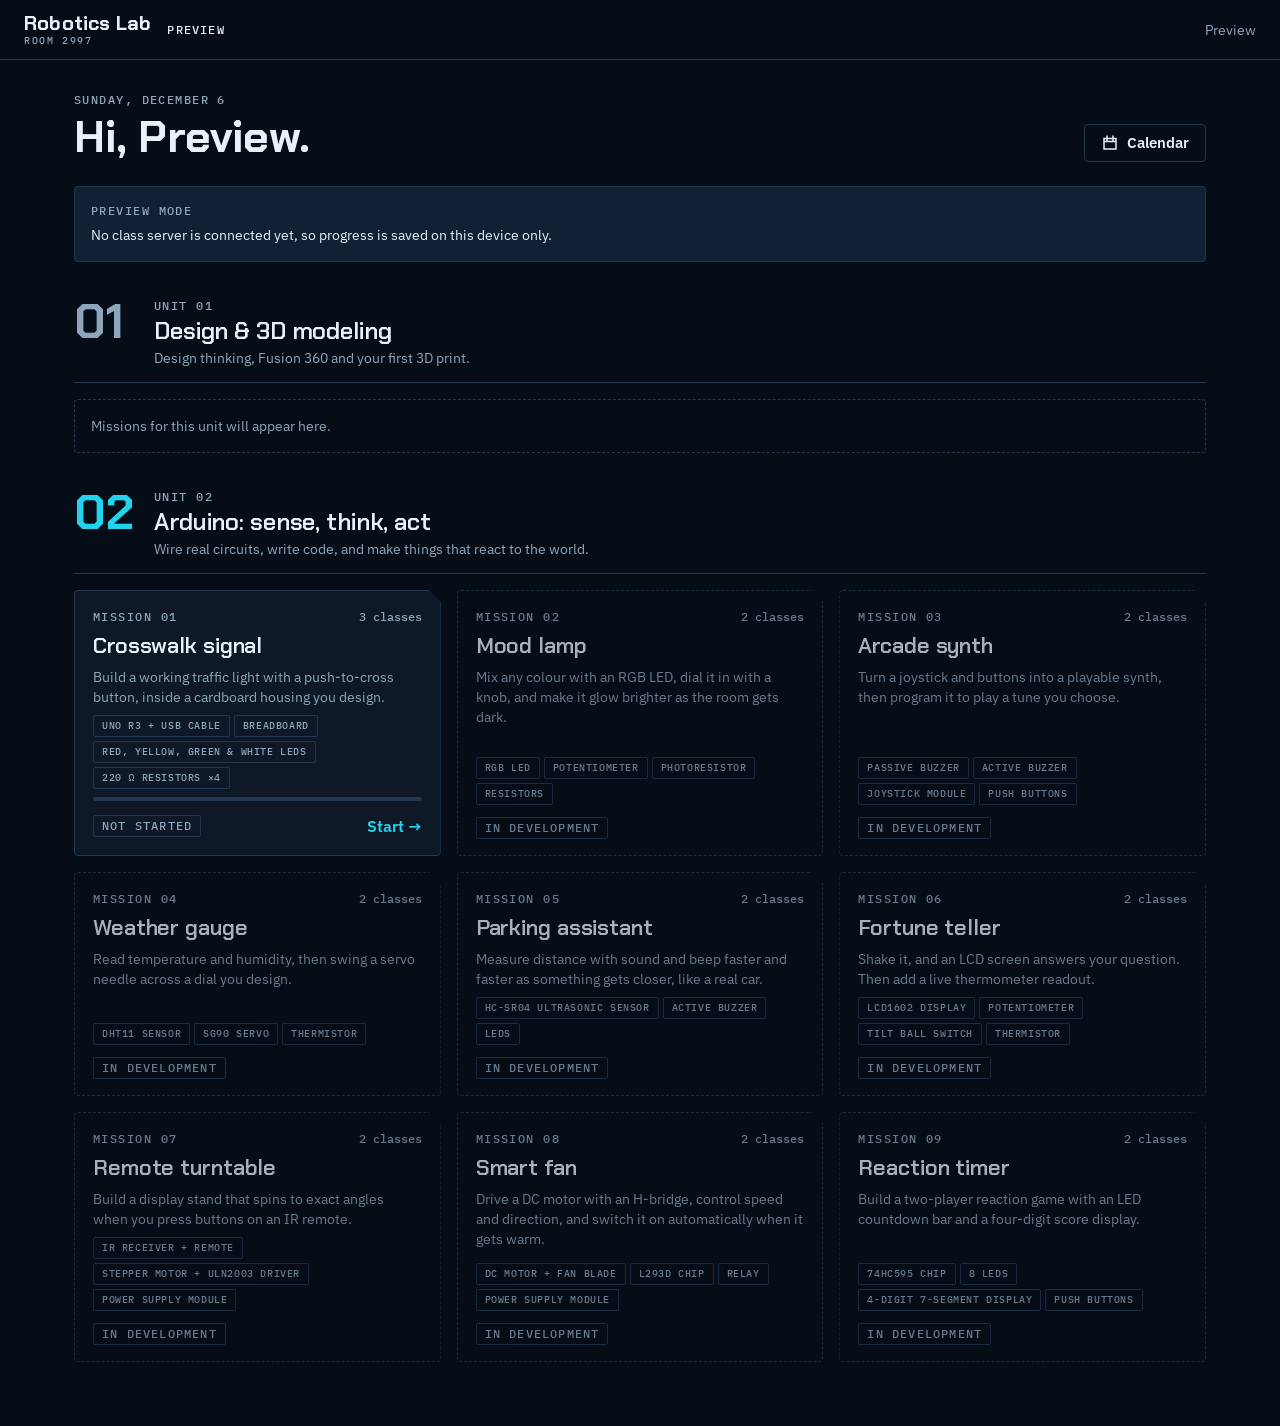
==== index.html @ 3db62263 "Robotics Lab site: student missions, teacher ledger, Apps Script backend, Mission 01 Co-Authored-By:" ====
<!doctype html>
<html lang="en">
<head>
<meta charset="utf-8">
<meta name="viewport" content="width=device-width, initial-scale=1">
<title>Robotics Lab</title>
<meta name="description" content="Mr. Cathcart's Robotics Lab: self-paced Arduino missions with build guides, explainers, a virtual UNO, and a place to hand in your work.">
<meta name="theme-color" content="#070d17">
<link rel="icon" href="data:image/svg+xml,%3Csvg xmlns='http://www.w3.org/2000/svg' viewBox='0 0 64 64'%3E%3Crect width='64' height='64' rx='8' fill='%23070d17'/%3E%3Cpath d='M0 0h52l12 12v52H0z' fill='%230e1826'/%3E%3Ctext x='32' y='42' font-family='monospace' font-weight='700' font-size='24' fill='%2322d3ee' text-anchor='middle'%3ERL%3C/text%3E%3C/svg%3E">
<link rel="preconnect" href="https://fonts.googleapis.com">
<link rel="preconnect" href="https://fonts.gstatic.com" crossorigin>
<link rel="stylesheet" href="https://fonts.googleapis.com/css2?family=Chakra+Petch:wght@500;600;700&family=IBM+Plex+Mono:wght@400;500;600&family=IBM+Plex+Sans:ital,wght@0,400;0,500;0,600;1,400&display=swap">
<link rel="stylesheet" href="assets/rl.css">
<link rel="stylesheet" href="assets/app.css">
<script src="js/ns.js"></script>
<script src="js/config.js"></script>
</head>
<body>
<header id="topbar" class="topbar"></header>
<main id="view" class="view"><div class="loading">LOADING…</div></main>
<script src="js/catalog.js"></script>
<script src="js/api.js"></script>
<script src="js/cal.js"></script>
<script src="js/kit/ui.js"></script>
<script src="js/kit/code.js"></script>
<script src="js/kit/board.js"></script>
<script src="js/kit/sim.js"></script>
<script src="js/missions/m01.js"></script>
<script src="js/app.js"></script>
</body>
</html>
---- assets/rl.css ----
/* Robotics Lab design system: tokens + base components (shared by the student site and the teacher dashboard). */
:root {
  --bg: #070d17; --panel: #0e1826; --panel-2: #122033; --grid: #22364f; --ink: #e6f1fa; --ink-muted: #8ea6bb;
  --cyan: #22d3ee; --cyan-soft: #0a2a36; --on-cyan: #04111a;
  --signal: #ff8a3d; --signal-soft: #3a1a08; --on-signal: #1a0a02;
  --go: #4ade80; --go-soft: #0b2a17; --focus: var(--cyan);
  --glow: 0 0 0 1px #22d3ee, 0 0 24px rgba(34, 211, 238, 0.35);
  --display: "Chakra Petch", "Eurostile", "Arial Narrow", system-ui, sans-serif;
  --sans: "IBM Plex Sans", system-ui, -apple-system, "Segoe UI", sans-serif;
  --mono: "IBM Plex Mono", ui-monospace, "SF Mono", Menlo, Consolas, monospace;
  --s1: 4px; --s2: 8px; --s4: 16px; --s6: 24px; --s10: 40px;
  --r-xs: 2px; --r-sm: 4px; --r-md: 8px;
  --cut: polygon(0 0, calc(100% - 12px) 0, 100% 12px, 100% 100%, 0 100%);
  color-scheme: dark;
}
* { box-sizing: border-box; }
html { -webkit-text-size-adjust: 100%; }
body { margin: 0; background: var(--bg); color: var(--ink); font: 400 16px/26px var(--sans); min-height: 100vh; }
a { color: var(--cyan); }
a:hover { text-decoration-thickness: 2px; }
:focus-visible { outline: 2px solid var(--focus); outline-offset: 2px; }
h1, h2, h3 { font-family: var(--display); margin: 0; letter-spacing: -0.005em; }
h1 { font-size: 36px; line-height: 42px; font-weight: 700; }
h2 { font-size: 24px; line-height: 30px; font-weight: 600; }
h3 { font-size: 18px; line-height: 24px; font-weight: 600; }
p { margin: 0 0 var(--s4); }
code, kbd, pre { font-family: var(--mono); }
code { font-size: 0.92em; background: var(--panel-2); border: 1px solid var(--grid); border-radius: var(--r-xs); padding: 0 4px; }
.lead { font-size: 19px; line-height: 30px; color: var(--ink); }
.small { font-size: 14px; line-height: 20px; }
.muted { color: var(--ink-muted); }
.label { font: 500 12px/16px var(--mono); letter-spacing: 0.12em; text-transform: uppercase; color: var(--ink-muted); }
.label.c { color: var(--cyan); }
.hide { display: none !important; }
.sr { position: absolute; width: 1px; height: 1px; overflow: hidden; clip: rect(0 0 0 0); white-space: nowrap; }

/* buttons */
.btn { display: inline-flex; align-items: center; justify-content: center; gap: var(--s2); min-height: 40px; padding: 8px 16px; border-radius: var(--r-sm);
  border: 1px solid var(--cyan); background: transparent; color: var(--cyan); font: 600 15px/20px var(--sans); cursor: pointer; text-decoration: none; white-space: nowrap; }
.btn:hover { background: var(--cyan-soft); }
.btn-primary { background: var(--cyan); color: var(--on-cyan); }
.btn-primary:hover { background: #5ee3f5; }
.btn-ghost { border-color: var(--grid); color: var(--ink); }
.btn-ghost:hover { border-color: var(--ink-muted); background: var(--panel-2); }
.btn-small { min-height: 32px; padding: 4px 12px; font-size: 14px; }
.btn-signal { border-color: var(--signal); color: var(--signal); }
.btn-signal:hover { background: var(--signal-soft); }
.btn:disabled, .btn[aria-disabled="true"] { opacity: 0.45; cursor: not-allowed; }
.btn svg { width: 18px; height: 18px; fill: none; stroke: currentColor; stroke-width: 2; stroke-linecap: square; }
.iconbtn { width: 40px; padding: 0; }

/* surfaces */
.panel { background: var(--panel); border: 1px solid var(--grid); border-radius: var(--r-sm); }
.cut { clip-path: var(--cut); }
.tag { display: inline-flex; align-items: center; gap: 6px; padding: 2px 8px; border-radius: var(--r-xs); font: 500 12px/16px var(--mono); letter-spacing: 0.1em; text-transform: uppercase;
  border: 1px solid var(--grid); color: var(--ink-muted); background: transparent; white-space: nowrap; }
.tag.c { color: var(--cyan); background: var(--cyan-soft); border-color: transparent; }
.tag.go { color: var(--go); background: var(--go-soft); border-color: transparent; }
.tag.sig { color: var(--signal); background: var(--signal-soft); border-color: transparent; }
.tag.solid-sig { color: var(--on-signal); background: var(--signal); border-color: transparent; }
.callout { border-radius: var(--r-sm); padding: var(--s4) var(--s4) var(--s4) var(--s4); margin: var(--s4) 0; background: var(--cyan-soft); }
.callout > .label { display: block; color: var(--cyan); margin-bottom: 6px; }
.callout p:last-child, .callout ul:last-child { margin-bottom: 0; }
.callout.safety { background: var(--signal-soft); }
.callout.safety > .label { display: inline-block; color: var(--on-signal); background: var(--signal); padding: 2px 8px; border-radius: var(--r-xs); }
.callout.plain { background: var(--panel-2); border: 1px solid var(--grid); }
.callout.plain > .label { color: var(--ink-muted); }
.blueprint { background-color: var(--bg); background-image: linear-gradient(var(--grid) 1px, transparent 1px), linear-gradient(90deg, var(--grid) 1px, transparent 1px);
  background-size: 64px 64px; background-position: -1px -1px; }
.blueprint-faint { position: relative; }
.blueprint-faint::before { content: ''; position: absolute; inset: 0; pointer-events: none; opacity: 0.35;
  background-image: linear-gradient(var(--grid) 1px, transparent 1px), linear-gradient(90deg, var(--grid) 1px, transparent 1px); background-size: 64px 64px; }
.brackets { position: relative; }
.brackets::before, .brackets::after { content: ''; position: absolute; width: 14px; height: 14px; border: 1px solid var(--cyan); pointer-events: none; }
.brackets::before { top: -6px; left: -6px; border-right: 0; border-bottom: 0; box-shadow: none; }
.brackets::after { bottom: -6px; right: -6px; border-left: 0; border-top: 0; }

/* inputs */
input[type=text], input[type=password], input[type=number], input[type=date], input[type=search], select, textarea {
  font: 400 16px/24px var(--sans); color: var(--ink); background: var(--bg); border: 1px solid var(--ink-muted); border-radius: var(--r-sm); padding: 8px 12px; min-height: 40px; }
input:focus, select:focus, textarea:focus { outline: 2px solid var(--focus); outline-offset: 1px; border-color: var(--cyan); }
textarea { width: 100%; resize: vertical; min-height: 96px; }
input[type=date]::-webkit-calendar-picker-indicator { filter: invert(0.8); }

/* top bar */
.topbar { position: sticky; top: 0; z-index: 30; display: flex; align-items: center; gap: var(--s4); padding: 10px 24px; background: rgba(7, 13, 23, 0.92);
  backdrop-filter: blur(8px); border-bottom: 1px solid var(--grid); min-height: 60px; }
.brand { display: flex; flex-direction: column; text-decoration: none; color: var(--ink); line-height: 1; }
.brand b { font: 700 20px/22px var(--display); letter-spacing: 0.01em; }
.brand span { font: 500 10px/14px var(--mono); letter-spacing: 0.16em; color: var(--ink-muted); text-transform: uppercase; }
.crumbs { display: flex; align-items: center; gap: 8px; min-width: 0; flex: 1; font: 500 12px/16px var(--mono); letter-spacing: 0.1em; text-transform: uppercase; color: var(--ink-muted); }
.crumbs a { color: var(--ink-muted); text-decoration: none; }
.crumbs a:hover { color: var(--cyan); }
.crumbs .sep { opacity: 0.5; }
.crumbs .cur { color: var(--ink); white-space: nowrap; overflow: hidden; text-overflow: ellipsis; }
.who { display: flex; align-items: center; gap: var(--s2); font-size: 14px; color: var(--ink-muted); }
.netdot { width: 8px; height: 8px; border-radius: 50%; background: var(--ink-muted); display: inline-block; }
.netdot.ok { background: var(--go); }
.netdot.bad { background: var(--signal); }

/* modal */
.modal { position: fixed; inset: 0; z-index: 60; background: rgba(2, 6, 12, 0.72); display: flex; align-items: center; justify-content: center; padding: 16px; }
.modal-box { background: var(--panel); border: 1px solid var(--grid); border-radius: var(--r-md); width: min(980px, 100%); max-height: calc(100vh - 32px); display: flex; flex-direction: column; overflow: hidden; }
.modal-h { display: flex; align-items: center; gap: var(--s4); padding: 16px 20px; border-bottom: 1px solid var(--grid); }
.modal-h h2 { flex: 1; }
.modal-b { padding: 16px 20px; overflow: auto; }

/* toast */
.toast { position: fixed; left: 50%; bottom: 24px; transform: translateX(-50%); z-index: 80; background: var(--panel-2); border: 1px solid var(--cyan); color: var(--ink); padding: 10px 16px;
  border-radius: var(--r-sm); font-size: 14px; box-shadow: 0 8px 30px rgba(0,0,0,0.5); max-width: calc(100vw - 32px); }
.toast.bad { border-color: var(--signal); }

/* calendar (shared) */
.calv { position: relative; border: 1px solid var(--grid); border-radius: var(--r-sm); background: var(--panel); display: flex; flex-direction: column; min-height: 0; }
.calv-h { display: flex; align-items: center; gap: var(--s4); padding: 10px 14px; border-bottom: 1px solid var(--grid); }
.calv-h .calv-month { font: 600 20px/24px var(--display); flex: 1; }
.calv-dow, .calv-week { display: grid; grid-template-columns: 0.42fr repeat(5, 1fr) 0.42fr; }
.calv-dow { border-bottom: 1px solid var(--grid); }
.calv-dow div { font: 500 11px/16px var(--mono); letter-spacing: 0.12em; color: var(--ink-muted); padding: 6px 8px; text-transform: uppercase; }
.calv-scroll { overflow-y: auto; flex: 1; min-height: 0; scroll-behavior: auto; }
.calv-week { border-bottom: 1px solid var(--grid); min-height: 92px; }
.calv-day { border-right: 1px solid var(--grid); padding: 4px 4px 6px; min-width: 0; position: relative; }
.calv-day:last-child { border-right: 0; }
.calv-day.we { background: rgba(142, 166, 187, 0.06); }
.calv-day.off { background: repeating-linear-gradient(-45deg, rgba(142,166,187,0.07) 0 6px, transparent 6px 12px); }
.calv-num { font: 500 12px/18px var(--mono); color: var(--ink-muted); display: flex; align-items: center; gap: 6px; padding: 0 2px; }
.calv-num .mo { color: var(--ink); font-weight: 600; letter-spacing: 0.08em; text-transform: uppercase; }
.calv-day.today .calv-num b { background: var(--cyan); color: var(--on-cyan); border-radius: var(--r-xs); padding: 0 5px; }
.calv-note { font: 500 10px/14px var(--mono); letter-spacing: 0.08em; text-transform: uppercase; color: var(--ink-muted); padding: 2px; }
.calv-chip { display: block; margin-top: 3px; padding: 3px 6px; font-size: 12px; line-height: 16px; color: var(--ink); text-decoration: none; background: color-mix(in srgb, var(--u, var(--cyan)) 16%, var(--panel));
  border-left: 3px solid var(--u, var(--cyan)); border-radius: var(--r-xs); overflow: hidden; }
.calv-chip b { display: block; font: 500 10px/14px var(--mono); letter-spacing: 0.08em; text-transform: uppercase; color: var(--u, var(--cyan)); white-space: nowrap; overflow: hidden; text-overflow: ellipsis; }
.calv-chip span { display: block; white-space: nowrap; overflow: hidden; text-overflow: ellipsis; }
.calv-chip.mid { border-left-style: dotted; }
.calv-chip.due { box-shadow: inset 0 0 0 1px var(--u, var(--cyan)); }
.calv-chip.due b::after { content: ' · due'; color: var(--signal); }
.calv-chip.ev { --u: var(--ink-muted); }
.calv-chip.ev.exam { --u: var(--signal); }
a.calv-chip:hover { background: color-mix(in srgb, var(--u, var(--cyan)) 28%, var(--panel)); }
.calv-day.flash { animation: calflash 1.4s ease 2; }
@keyframes calflash { 50% { background: var(--cyan-soft); } }
.calv-day.pick { cursor: pointer; }
.calv-day.pick:hover { outline: 1px solid var(--cyan); outline-offset: -1px; }
@media (max-width: 640px) {
  .calv-week { min-height: 74px; }
  .calv-chip span { display: none; }
  .calv-chip { padding: 2px 4px; }
}
@media (prefers-reduced-motion: reduce) { *, *::before, *::after { animation-duration: 0.01ms !important; transition-duration: 0.01ms !important; } }
---- assets/app.css ----
/* Student site layout */
.view { min-height: calc(100vh - 60px); }
.loading { padding: 40px; color: var(--ink-muted); font-family: var(--mono); }

/* sign-in */
.signin-wrap { min-height: calc(100vh - 60px); display: flex; align-items: center; justify-content: center; padding: 24px 16px; }
.signin-box { width: min(440px, 100%); padding: 28px 28px 24px; }
.signin-box.wide { width: min(720px, 100%); }
.signin-box h1 { margin: 6px 0 8px; }
.signin-form .row { display: flex; gap: 8px; margin: 6px 0 12px; }
.signin-form .row input { flex: 1; min-width: 0; font-size: 18px; }
.signin-form .label { display: block; margin-top: 8px; }
.err { color: var(--signal); min-height: 20px; margin: 0; }
.name-list { display: grid; grid-template-columns: repeat(auto-fill, minmax(180px, 1fr)); gap: 8px; margin: 16px 0; }
.name-btn { display: flex; align-items: center; justify-content: space-between; gap: 8px; text-align: left; padding: 10px 12px; background: var(--bg); border: 1px solid var(--grid);
  border-radius: var(--r-sm); color: var(--ink); font: 500 15px/20px var(--sans); cursor: pointer; min-height: 44px; }
.name-btn:hover { border-color: var(--cyan); background: var(--cyan-soft); }

/* home */
.home-wrap { max-width: 1180px; margin: 0 auto; padding: 32px 24px 64px; }
.home-head { display: flex; align-items: flex-end; justify-content: space-between; gap: 16px; flex-wrap: wrap; margin-bottom: 24px; }
.hh-left h1 { font-size: 44px; line-height: 50px; margin-top: 4px; }
.hh-right { display: flex; align-items: stretch; gap: 8px; flex-wrap: wrap; }
.due-chip { display: grid; grid-template-columns: auto; text-align: left; gap: 2px; padding: 8px 14px; background: var(--panel); border: 1px solid var(--grid); border-radius: var(--r-sm); color: var(--ink); cursor: pointer; font: inherit; }
.due-chip b { font: 600 15px/20px var(--sans); }
.due-chip .dc-when { font-size: 13px; line-height: 18px; color: var(--ink-muted); }
.due-chip .dc-when:empty { display: none; }
.due-chip:hover { border-color: var(--cyan); }
.due-chip.soon { background: var(--signal-soft); border-color: var(--signal); }
.due-chip.soon .label { color: var(--signal); }
.cal-btn { min-height: 100%; }
.today-strip { display: flex; align-items: center; gap: 16px; padding: 12px 16px; margin: 0 0 28px; background: var(--cyan-soft); border-radius: var(--r-sm); color: var(--ink); text-decoration: none; }
.today-strip .ts-go { margin-left: auto; color: var(--cyan); font-weight: 600; white-space: nowrap; }
.today-strip:hover { box-shadow: var(--glow); }
.unit { margin-top: 36px; }
.unit-h { display: flex; gap: 16px; align-items: flex-start; padding-bottom: 14px; border-bottom: 1px solid var(--grid); margin-bottom: 16px; }
.unit-n { font: 700 48px/48px var(--display); color: var(--u); min-width: 64px; }
.unit-t h2 { margin: 2px 0 2px; }
.unit-t p { margin: 0; }
.unit-soon { padding: 16px; border: 1px dashed var(--grid); border-radius: var(--r-sm); }
.mission-grid { display: grid; grid-template-columns: repeat(auto-fill, minmax(300px, 1fr)); gap: 16px; }
.mcard { display: flex; flex-direction: column; gap: 8px; padding: 18px 18px 16px; background: var(--panel); border: 1px solid var(--grid); border-radius: var(--r-sm); color: var(--ink); text-decoration: none; clip-path: var(--cut); position: relative; }
.mcard h3 { font: 600 22px/26px var(--display); }
.mcard p { margin: 0; color: var(--ink-muted); flex: 1; }
.mcard.ready:hover { box-shadow: var(--glow); border-color: var(--cyan); }
.mcard.active { border-color: var(--cyan); }
.mcard.planned { opacity: 0.72; background: transparent; border-style: dashed; }
.mc-top { display: flex; justify-content: space-between; gap: 8px; align-items: baseline; }
.mc-dates { font: 500 12px/16px var(--mono); color: var(--ink-muted); }
.mc-parts { display: flex; flex-wrap: wrap; gap: 4px; }
.mc-parts .tag { font-size: 10px; letter-spacing: 0.06em; }
.mc-bar { height: 4px; background: var(--grid); border-radius: 2px; overflow: hidden; }
.mc-bar i { display: block; height: 100%; background: var(--cyan); }
.mc-foot { display: flex; justify-content: space-between; align-items: center; margin-top: 4px; }
.mc-go { color: var(--cyan); font-weight: 600; }
.cal-modal { width: min(1100px, 100%); height: min(860px, calc(100vh - 32px)); }
.cal-b { display: flex; flex-direction: column; gap: 10px; flex: 1; min-height: 0; overflow: hidden; }
.cal-b .calv { flex: 1; min-height: 0; }
.cal-b > p { margin: 0; }

/* mission frame */
.ms-wrap { display: grid; grid-template-columns: 300px minmax(0, 1fr); min-height: calc(100vh - 60px); }
.ms-toggle { display: none; }
.ms-side { border-right: 1px solid var(--grid); background: var(--panel); position: sticky; top: 60px; height: calc(100vh - 60px); overflow-y: auto; padding: 20px 0 24px; }
.ms-side-h { padding: 0 20px 16px; border-bottom: 1px solid var(--grid); }
.ms-side-h h2 { margin: 4px 0 12px; }
.ms-prog { display: grid; gap: 6px; }
.ms-steps { list-style: none; margin: 0; padding: 8px 0; }
.ms-step { display: grid; grid-template-columns: 30px 1fr; gap: 4px 10px; align-items: center; padding: 8px 20px; color: var(--ink-muted); text-decoration: none; border-left: 3px solid transparent; font-size: 14px; line-height: 19px; }
.ms-step .n { font: 500 12px/16px var(--mono); width: 26px; height: 22px; display: flex; align-items: center; justify-content: center; border: 1px solid var(--grid); border-radius: var(--r-xs); }
.ms-step .n svg { width: 14px; height: 14px; fill: none; stroke: var(--go); stroke-width: 2.4; }
.ms-step .st { grid-column: 2; font: 500 10px/12px var(--mono); letter-spacing: 0.1em; text-transform: uppercase; color: var(--ink-muted); opacity: 0.8; }
.ms-step:hover { color: var(--ink); background: var(--panel-2); }
.ms-step.done { color: var(--ink); }
.ms-step.done .n { border-color: var(--go); background: var(--go-soft); }
.ms-step.on { color: var(--cyan); background: var(--cyan-soft); border-left-color: var(--cyan); }
.ms-step.on .n { border-color: var(--cyan); color: var(--cyan); }
.ms-main { padding: 32px 40px 48px; max-width: 1080px; width: 100%; }
.step-h { margin-bottom: 20px; }
.step-h h1 { margin-top: 6px; }
.step-h .c { color: var(--cyan); }
.step-b > p, .step-b > ul, .step-b > ol { max-width: 760px; }
.step-b h2 { margin: 32px 0 10px; }
.step-b h3 { margin: 22px 0 8px; }
.step-b ul, .step-b ol { padding-left: 22px; margin: 0 0 16px; }
.step-b li { margin-bottom: 4px; }
.step-foot { display: flex; justify-content: space-between; gap: 12px; margin-top: 40px; padding-top: 20px; border-top: 1px solid var(--grid); }
.two { display: grid; grid-template-columns: minmax(0, 1fr) minmax(0, 1fr); gap: 24px; align-items: start; }
.figure { margin: 20px 0; }
.figure .cap { font-size: 14px; line-height: 20px; color: var(--ink-muted); margin-top: 8px; }

/* mission brief */
.brief { display: grid; grid-template-columns: minmax(0, 1.3fr) minmax(0, 1fr); gap: 28px; align-items: start; }
.brief-meta { display: grid; gap: 14px; }
.meta-row { display: flex; flex-wrap: wrap; gap: 6px; }
.meta-row .label { width: 100%; }
.lvl { display: inline-flex; gap: 3px; vertical-align: middle; }
.lvl i { width: 10px; height: 10px; background: var(--grid); }
.lvl i.on { background: var(--cyan); }
.edp { display: flex; flex-wrap: wrap; gap: 4px; margin: 8px 0 16px; }
.edp span { font: 500 11px/16px var(--mono); letter-spacing: 0.1em; padding: 4px 8px; border: 1px solid var(--grid); border-radius: var(--r-xs); color: var(--ink-muted); }
.edp span.on { color: var(--cyan); background: var(--cyan-soft); border-color: transparent; }

/* checkpoints */
.chk { margin: 24px 0; padding: 18px 20px; background: var(--panel); border: 1px solid var(--grid); border-radius: var(--r-sm); max-width: 760px; }
.chk-q { font-weight: 600; margin: 6px 0 12px; }
.chk-opts { display: grid; gap: 8px; }
.chk-opt { text-align: left; display: flex; gap: 10px; align-items: flex-start; padding: 10px 12px; background: var(--bg); border: 1px solid var(--grid); border-radius: var(--r-sm); color: var(--ink); font: inherit; cursor: pointer; }
.chk-opt:hover:not(:disabled) { border-color: var(--cyan); }
.chk-opt .k { font: 500 12px/24px var(--mono); color: var(--ink-muted); min-width: 16px; }
.chk-opt.right { border-color: var(--go); background: var(--go-soft); }
.chk-opt.wrong { border-color: var(--signal); background: var(--signal-soft); }
.chk-opt:disabled { cursor: default; }
.chk-fb { margin-top: 12px; font-size: 15px; }
.chk-fb b.pass { color: var(--go); }
.chk-fb b.retry { color: var(--signal); }
.chk-num { display: flex; gap: 8px; align-items: center; flex-wrap: wrap; }
.chk-num input { width: 140px; }
.note-box { margin: 20px 0; max-width: 760px; }
.note-box label { display: block; margin-bottom: 6px; font-weight: 600; }
.note-box .saved { font-size: 13px; color: var(--ink-muted); }

/* code blocks */
.code { position: relative; background: #050a12; border: 1px solid var(--grid); border-radius: var(--r-sm); font: 500 14px/22px var(--mono); overflow: auto; margin: 16px 0; }
.code pre { margin: 0; padding: 12px 0; }
.code .ln { display: block; padding: 0 16px 0 0; white-space: pre; min-height: 22px; }
.code .ln::before { content: attr(data-n); display: inline-block; width: 40px; padding-right: 14px; text-align: right; color: #3f5872; user-select: none; }
.code .ln.hl { background: rgba(34, 211, 238, 0.12); box-shadow: inset 3px 0 0 var(--cyan); }
.code .ln.dim { opacity: 0.38; }
.code-tools { position: sticky; top: 0; left: 0; z-index: 1; display: flex; justify-content: flex-end; gap: 6px; padding: 6px 8px; background: #08101b; border-bottom: 1px solid var(--grid); }
.code-tools .btn { min-height: 28px; padding: 2px 10px; font-size: 12px; background: var(--panel); }
.tk-kw { color: #ff9e64; } .tk-ty { color: #7dd3fc; } .tk-fn { color: #22d3ee; } .tk-num { color: #fcd34d; } .tk-str { color: #a7f3d0; }
.tk-com { color: #6b8299; font-style: italic; } .tk-pre { color: #f472b6; } .tk-const { color: #c4b5fd; }
.walk { display: grid; grid-template-columns: minmax(0, 1.25fr) minmax(0, 1fr); gap: 20px; align-items: start; margin: 20px 0; }
.walk .code { margin: 0; }
.walk-note { position: sticky; top: 80px; background: var(--panel); border: 1px solid var(--grid); border-radius: var(--r-sm); padding: 16px 18px; }
.walk-note h3 { margin: 6px 0 8px; }
.walk-note p:last-of-type { margin-bottom: 12px; }
.walk-ctl { display: flex; gap: 8px; align-items: center; }
.walk-ctl .label { margin-left: auto; }
.walk-dots { display: flex; gap: 4px; margin: 10px 0 0; flex-wrap: wrap; }
.walk-dots button { width: 22px; height: 6px; padding: 0; border: 0; background: var(--grid); border-radius: 1px; cursor: pointer; }
.walk-dots button.on { background: var(--cyan); }

/* explainer frame (animations) */
.xp { margin: 24px 0; background: var(--panel); border: 1px solid var(--grid); border-radius: var(--r-md); overflow: hidden; }
.xp-h { display: flex; align-items: center; gap: 12px; padding: 12px 16px; border-bottom: 1px solid var(--grid); }
.xp-h .label { color: var(--cyan); }
.xp-h h3 { margin: 0; flex: 1; font-size: 17px; }
.xp-stage { position: relative; background: var(--bg); }
.xp-stage svg { display: block; width: 100%; height: auto; }
.xp-cap { padding: 14px 18px; min-height: 76px; border-top: 1px solid var(--grid); }
.xp-cap p { margin: 0; }
.xp-ctl { display: flex; align-items: center; gap: 8px; padding: 0 16px 14px; flex-wrap: wrap; }
.xp-ctl .dots { display: flex; gap: 4px; margin-left: auto; }
.xp-ctl .dots i { width: 18px; height: 4px; background: var(--grid); }
.xp-ctl .dots i.on { background: var(--cyan); }
.xp-ctl .ctl-label { font: 500 12px/16px var(--mono); letter-spacing: 0.1em; color: var(--ink-muted); text-transform: uppercase; }
.slider-row { display: flex; align-items: center; gap: 12px; flex-wrap: wrap; padding: 10px 16px; border-top: 1px solid var(--grid); }
.slider-row label { font: 500 12px/16px var(--mono); letter-spacing: 0.1em; color: var(--ink-muted); text-transform: uppercase; }
.slider-row input[type=range] { flex: 1; min-width: 160px; accent-color: var(--cyan); }
.readouts { display: grid; grid-template-columns: repeat(auto-fit, minmax(130px, 1fr)); gap: 1px; background: var(--grid); border-top: 1px solid var(--grid); }
.readouts div { background: var(--panel); padding: 10px 14px; }
.readouts b { display: block; font: 600 22px/28px var(--display); }
.readouts .label { font-size: 11px; display: block; }
.res-pills { display: flex; flex-wrap: wrap; gap: 6px; }
.res-pills button { font: 500 13px/18px var(--mono); padding: 6px 10px; background: var(--bg); color: var(--ink); border: 1px solid var(--grid); border-radius: var(--r-xs); cursor: pointer; }
.res-pills button.on { border-color: var(--cyan); color: var(--cyan); background: var(--cyan-soft); }

/* build guide */
.bg { margin: 24px 0; background: var(--panel); border: 1px solid var(--grid); border-radius: var(--r-md); overflow: hidden; }
.bg-body { display: grid; grid-template-columns: minmax(0, 1.55fr) minmax(260px, 1fr); }
.bg-stage { background: #0a1220; position: relative; border-right: 1px solid var(--grid); }
.bg-stage svg { display: block; width: 100%; height: auto; touch-action: pan-y; }
.bg-side { padding: 16px 18px; display: flex; flex-direction: column; gap: 10px; }
.bg-side h3 { margin: 0; }
.bg-side .bg-text p { margin: 0 0 10px; }
.bg-parts { display: flex; flex-wrap: wrap; gap: 4px; }
.bg-ctl { margin-top: auto; display: flex; gap: 8px; align-items: center; flex-wrap: wrap; padding-top: 10px; }
.bg-ctl .label { margin-left: auto; }
.bg-tip { position: absolute; pointer-events: none; background: var(--panel-2); border: 1px solid var(--cyan); color: var(--ink); font: 500 12px/16px var(--mono); padding: 4px 8px; border-radius: var(--r-xs); white-space: nowrap; transform: translate(-50%, -130%); z-index: 3; }
.bg-zoom { position: absolute; left: 8px; bottom: 8px; display: flex; gap: 4px; }
.bg-zoom .btn { min-height: 30px; padding: 2px 10px; font-size: 13px; background: rgba(14, 24, 38, 0.9); }
@keyframes drawwire { from { stroke-dashoffset: var(--len); } to { stroke-dashoffset: 0; } }
@keyframes dropin { from { opacity: 0; transform: translateY(-14px) scale(1.06); } to { opacity: 1; transform: none; } }
@keyframes pulse-ring { 0% { opacity: 0.9; } 100% { opacity: 0; } }
.part-new { animation: dropin 0.55s cubic-bezier(.2,.8,.2,1) both; transform-box: fill-box; transform-origin: center; }
.part-dim { opacity: 0.45; }
.ring { fill: none; stroke: var(--cyan); stroke-width: 2; animation: pulse-ring 1.6s ease-out infinite; }

/* virtual uno */
.sim { margin: 24px 0; background: var(--panel); border: 1px solid var(--grid); border-radius: var(--r-md); overflow: hidden; }
.sim-h { display: flex; align-items: center; gap: 10px; padding: 10px 14px; border-bottom: 1px solid var(--grid); flex-wrap: wrap; }
.sim-h h3 { margin: 0; font-size: 17px; flex: 1; }
.sim-body { display: grid; grid-template-columns: minmax(0, 1fr) minmax(300px, 1fr); }
.sim-ed { position: relative; background: #050a12; border-right: 1px solid var(--grid); min-height: 340px; }
.ed { position: relative; font: 500 14px/22px var(--mono); height: 100%; min-height: 340px; max-height: 560px; overflow: auto; }
.ed-gutter { position: absolute; left: 0; top: 0; width: 44px; padding: 12px 10px 12px 0; text-align: right; color: #3f5872; user-select: none; white-space: pre; }
.ed-gutter .err { color: var(--signal); }
.ed pre, .ed textarea { margin: 0; padding: 12px 12px 12px 54px; font: inherit; white-space: pre; word-wrap: normal; tab-size: 2; border: 0; min-height: 100%; }
.ed pre { pointer-events: none; color: var(--ink); }
.ed textarea { position: absolute; inset: 0; width: 100%; height: 100%; resize: none; background: transparent; color: transparent; caret-color: var(--cyan); outline: none; overflow: hidden; border-radius: 0; min-height: 0; }
.ed textarea:focus { outline: none; box-shadow: inset 0 0 0 2px var(--cyan); }
.ed .lnhl { position: absolute; left: 0; right: 0; height: 22px; background: rgba(255, 138, 61, 0.14); pointer-events: none; }
.sim-out { display: flex; flex-direction: column; }
.sim-board { padding: 12px; background: #0a1220; border-bottom: 1px solid var(--grid); }
.sim-board svg { display: block; width: 100%; height: auto; }
.sim-ctl { display: flex; gap: 8px; padding: 10px 12px; border-bottom: 1px solid var(--grid); flex-wrap: wrap; }
.sim-msg { padding: 10px 14px; font-size: 14px; line-height: 20px; border-bottom: 1px solid var(--grid); }
.sim-msg:empty { display: none; }
.sim-msg.err { background: var(--signal-soft); }
.sim-msg.err b { color: var(--signal); }
.sim-msg.ok { background: var(--go-soft); }
.sim-msg.ok b { color: var(--go); }
.sim-serial { flex: 1; min-height: 110px; max-height: 200px; overflow: auto; background: #050a12; font: 500 13px/19px var(--mono); padding: 8px 12px; color: #a7f3d0; white-space: pre-wrap; }
.sim-serial::before { content: 'SERIAL MONITOR'; display: block; font: 500 10px/14px var(--mono); letter-spacing: 0.14em; color: var(--ink-muted); margin-bottom: 4px; }
.sim-led { transition: opacity 0.05s; }
.sim-btn { cursor: pointer; }
.sim-btn:focus-visible { outline: none; }
.sim-btn:focus-visible .cap { stroke: var(--cyan); stroke-width: 3; }

/* parts gallery */
.gear { display: grid; grid-template-columns: repeat(auto-fill, minmax(150px, 1fr)); gap: 10px; margin: 16px 0; }
.gear-it { background: var(--panel); border: 1px solid var(--grid); border-radius: var(--r-sm); padding: 10px; display: flex; flex-direction: column; gap: 6px; cursor: pointer; text-align: left; color: var(--ink); font: inherit; }
.gear-it svg { width: 100%; height: 70px; }
.gear-it b { font-size: 14px; line-height: 18px; }
.gear-it .small { color: var(--ink-muted); }
.gear-it.got { border-color: var(--go); }
.gear-it.got .chkm { color: var(--go); }
.chkm { font: 500 11px/14px var(--mono); letter-spacing: 0.1em; color: var(--ink-muted); text-transform: uppercase; }

/* hotspot diagram */
.hs { display: grid; grid-template-columns: minmax(0, 1.4fr) minmax(240px, 1fr); gap: 0; }
.hs-stage { background: #0a1220; border-right: 1px solid var(--grid); }
.hs-stage svg { display: block; width: 100%; height: auto; }
.hs-info { padding: 16px 18px; }
.hs-info h3 { margin: 6px 0 8px; }
.hs-dot { cursor: pointer; }
.hs-dot circle.d { fill: var(--cyan); }
.hs-dot circle.r { fill: none; stroke: var(--cyan); stroke-width: 1.5; animation: pulse-ring 2s ease-out infinite; }
.hs-dot.on circle.d { fill: var(--signal); }
.hs-dot:focus-visible circle.d { stroke: #fff; stroke-width: 2; }
.hs-list { display: flex; flex-wrap: wrap; gap: 6px; margin-top: 12px; }
.hs-list button { font: 500 12px/16px var(--mono); padding: 4px 8px; background: var(--bg); color: var(--ink-muted); border: 1px solid var(--grid); border-radius: var(--r-xs); cursor: pointer; }
.hs-list button.on { color: var(--cyan); border-color: var(--cyan); }
.hs-list button.seen { color: var(--ink); }

/* test checklist */
.tests { display: grid; gap: 8px; margin: 16px 0; max-width: 820px; }
.trow { display: grid; grid-template-columns: minmax(0, 1fr) auto; gap: 12px; align-items: center; padding: 10px 14px; background: var(--panel); border: 1px solid var(--grid); border-radius: var(--r-sm); }
.trow .tb { display: flex; gap: 6px; }
.trow .tb button { font: 600 12px/16px var(--mono); letter-spacing: 0.1em; padding: 6px 10px; border-radius: var(--r-xs); border: 1px solid var(--grid); background: var(--bg); color: var(--ink-muted); cursor: pointer; }
.trow .tb button.pass.on { color: var(--go); background: var(--go-soft); border-color: var(--go); }
.trow .tb button.retry.on { color: var(--signal); background: var(--signal-soft); border-color: var(--signal); }
.challenges { display: grid; grid-template-columns: repeat(auto-fill, minmax(240px, 1fr)); gap: 12px; margin: 16px 0; }
.chal { background: var(--panel); border: 1px solid var(--grid); border-radius: var(--r-sm); padding: 14px 16px; }
.chal h3 { margin: 6px 0 6px; font-size: 17px; }
.chal p { margin: 0; font-size: 14px; line-height: 20px; color: var(--ink-muted); }
.chal details { margin-top: 8px; font-size: 14px; }
.chal summary { cursor: pointer; color: var(--cyan); }

/* evidence */
.crit { padding: 14px 16px; margin: 16px 0 20px; display: grid; gap: 8px; max-width: 820px; }
.crit-row { display: grid; grid-template-columns: 160px 1fr; gap: 12px; }
.ev-form { display: grid; gap: 14px; max-width: 820px; }
.ev-slot { padding: 14px 16px; }
.ev-slot h3 { margin: 4px 0 4px; }
.ev-slot p { margin: 0 0 10px; }
.ev-row { display: flex; gap: 8px; flex-wrap: wrap; }
.ev-files { display: grid; gap: 8px; margin-bottom: 10px; }
.ev-files:empty { display: none; }
.ev-file { display: flex; align-items: center; gap: 12px; padding: 6px; background: var(--bg); border: 1px solid var(--grid); border-radius: var(--r-sm); }
.ev-file img { width: 64px; height: 48px; object-fit: cover; border-radius: var(--r-xs); }
.ev-file .ev-ic { width: 64px; height: 48px; display: flex; align-items: center; justify-content: center; font-family: var(--mono); color: var(--cyan); background: var(--panel-2); border-radius: var(--r-xs); }
.ev-file > span.small { flex: 1; min-width: 0; overflow-wrap: anywhere; }
.ev-paste { margin-top: 10px; font: 500 13px/20px var(--mono); min-height: 160px; }
.ev-q h2 { margin: 12px 0 4px; }
.ev-ql { display: grid; gap: 2px; margin: 12px 0 6px; }
.ev-submit { display: flex; align-items: center; gap: 16px; margin-top: 20px; flex-wrap: wrap; max-width: 820px; }
.ev-msg { flex: 1; display: flex; align-items: center; gap: 10px; min-width: 200px; }
.up-bar { flex: 1; height: 6px; background: var(--grid); border-radius: 3px; overflow: hidden; max-width: 300px; }
.up-bar i { display: block; height: 100%; background: var(--cyan); transition: width 0.2s; }
.sub-status { padding: 16px 18px; margin: 0 0 20px; max-width: 820px; display: grid; gap: 10px; }
.ss-top { display: flex; gap: 12px; align-items: center; flex-wrap: wrap; }
.ss-thumbs { display: flex; gap: 8px; flex-wrap: wrap; padding: 6px; width: fit-content; }
.ss-thumbs img { height: 80px; border-radius: var(--r-xs); }
.ss-levels { display: grid; grid-template-columns: repeat(auto-fit, minmax(150px, 1fr)); gap: 8px; }
.ss-levels div { background: var(--bg); border: 1px solid var(--grid); border-radius: var(--r-sm); padding: 8px 10px; }
.ss-levels b { display: block; }

/* small screens */
@media (max-width: 980px) {
  .ms-wrap { grid-template-columns: 1fr; }
  .ms-toggle { display: inline-flex; position: fixed; right: 16px; bottom: 16px; z-index: 40; background: var(--panel); box-shadow: 0 6px 20px rgba(0,0,0,.5); }
  .ms-side { display: none; position: fixed; inset: 60px 0 0 0; height: auto; z-index: 35; border-right: 0; }
  .ms-wrap.nav-open .ms-side { display: block; }
  .ms-main { padding: 24px 16px 80px; }
  .bg-body, .sim-body, .walk, .brief, .two, .hs { grid-template-columns: 1fr; }
  .bg-stage, .sim-ed, .hs-stage { border-right: 0; border-bottom: 1px solid var(--grid); }
  .walk-note { position: static; }
}
@media (max-width: 640px) {
  .home-wrap { padding: 20px 16px 48px; }
  .hh-left h1 { font-size: 34px; line-height: 40px; }
  .hh-right { width: 100%; }
  .due-chip { flex: 1; }
  .topbar { padding: 8px 16px; gap: 10px; }
  .crumbs { display: none; }
  .who span:not(.netdot) { display: none; }
  h1 { font-size: 30px; line-height: 36px; }
  .crit-row { grid-template-columns: 1fr; gap: 0; }
  .unit-n { font-size: 36px; min-width: 44px; }
  .mission-grid { grid-template-columns: 1fr; }
}
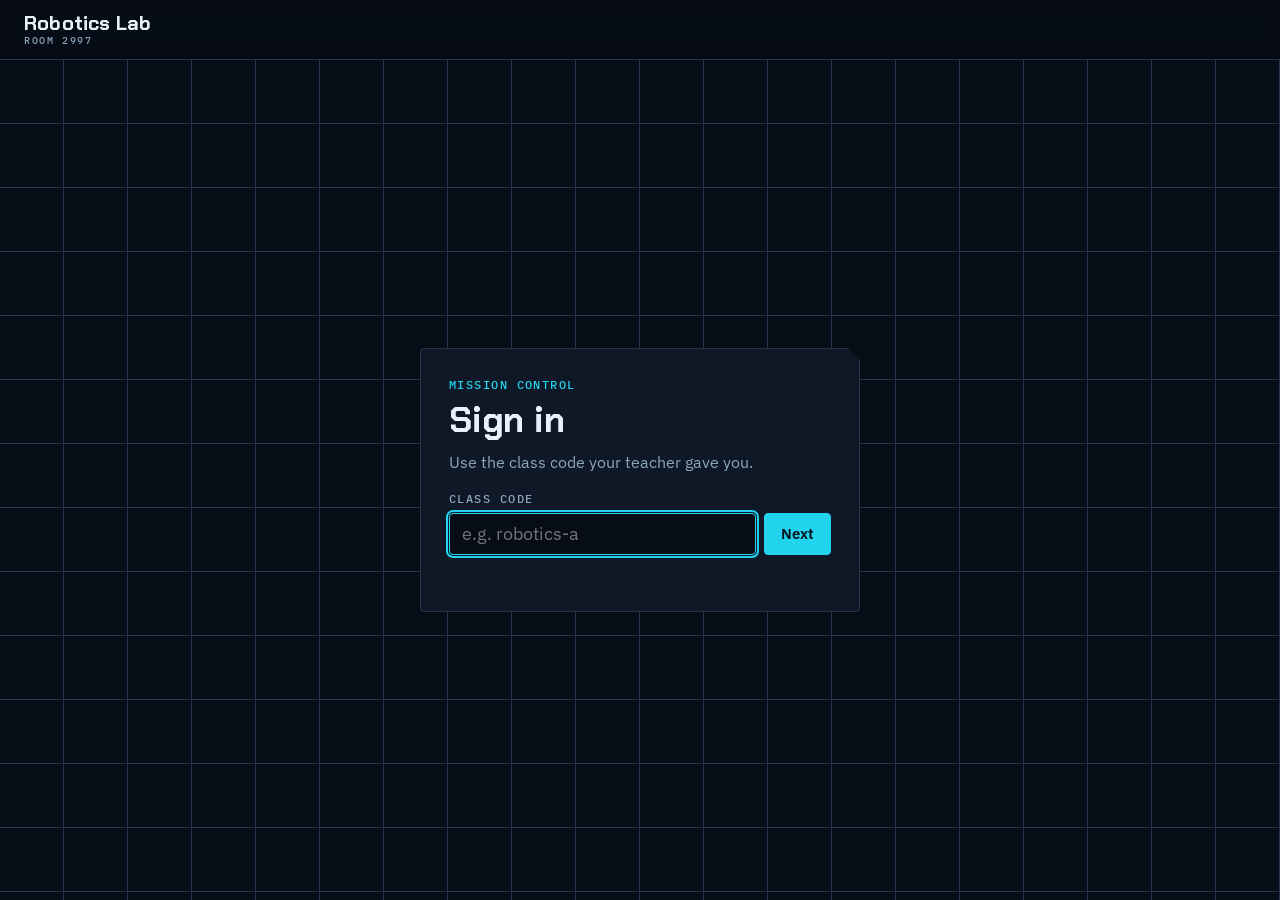
==== commit 5f2d0fc8: "Kit: every ELEGOO part + Virtual UNO libraries; M01 fixes; Equipment tab with order email - Blue 5-b" ====
--- a/index.html
+++ b/index.html
@@ -24,8 +24,17 @@
 <script src="js/kit/ui.js"></script>
 <script src="js/kit/code.js"></script>
 <script src="js/kit/board.js"></script>
+<script src="js/kit/parts.js"></script>
 <script src="js/kit/sim.js"></script>
 <script src="js/missions/m01.js"></script>
+<script src="js/missions/m02.js"></script>
+<script src="js/missions/m03.js"></script>
+<script src="js/missions/m04.js"></script>
+<script src="js/missions/m05.js"></script>
+<script src="js/missions/m06.js"></script>
+<script src="js/missions/m07.js"></script>
+<script src="js/missions/m08.js"></script>
+<script src="js/missions/m09.js"></script>
 <script src="js/app.js"></script>
 </body>
 </html>
--- a/assets/app.css
+++ b/assets/app.css
@@ -312,3 +312,17 @@
   .unit-n { font-size: 36px; min-width: 44px; }
   .mission-grid { grid-template-columns: 1fr; }
 }
+.sim-inputs:empty { display: none; }
+.sim-inputs { border-bottom: 1px solid var(--grid); }
+.sim-inputs .slider-row { border-top: 0; }
+.sim-inputs > .btn { margin: 0 12px 10px; }
+.joy-pad { position: relative; width: 120px; height: 120px; border: 1px solid var(--grid); border-radius: var(--r-sm); background: repeating-linear-gradient(0deg, transparent 0 29px, var(--grid) 29px 30px), repeating-linear-gradient(90deg, transparent 0 29px, var(--grid) 29px 30px), var(--bg); touch-action: none; cursor: grab; }
+.joy-dot { position: absolute; width: 22px; height: 22px; margin: -11px 0 0 -11px; border-radius: 50%; background: var(--cyan); box-shadow: var(--glow); pointer-events: none; }
+.remote { padding: 10px 14px; }
+.remote .label { display: block; margin-bottom: 6px; }
+.remote-keys { display: grid; grid-template-columns: repeat(3, 1fr); gap: 4px; max-width: 260px; padding: 10px; background: #111418; border-radius: 10px; }
+.remote-keys button { font: 600 11px/14px var(--mono); padding: 7px 2px; background: #2b3038; color: #e6f1fa; border: 1px solid #3b4350; border-radius: 6px; cursor: pointer; }
+.remote-keys button:first-child { background: #b42318; border-color: #d92d20; }
+.remote-keys button:active { background: var(--cyan); color: var(--on-cyan); }
+.serial-in { display: flex; gap: 6px; padding: 8px 12px; border-top: 1px solid var(--grid); background: #050a12; }
+.serial-in input { flex: 1; min-height: 32px; font: 500 13px/18px var(--mono); padding: 4px 8px; }
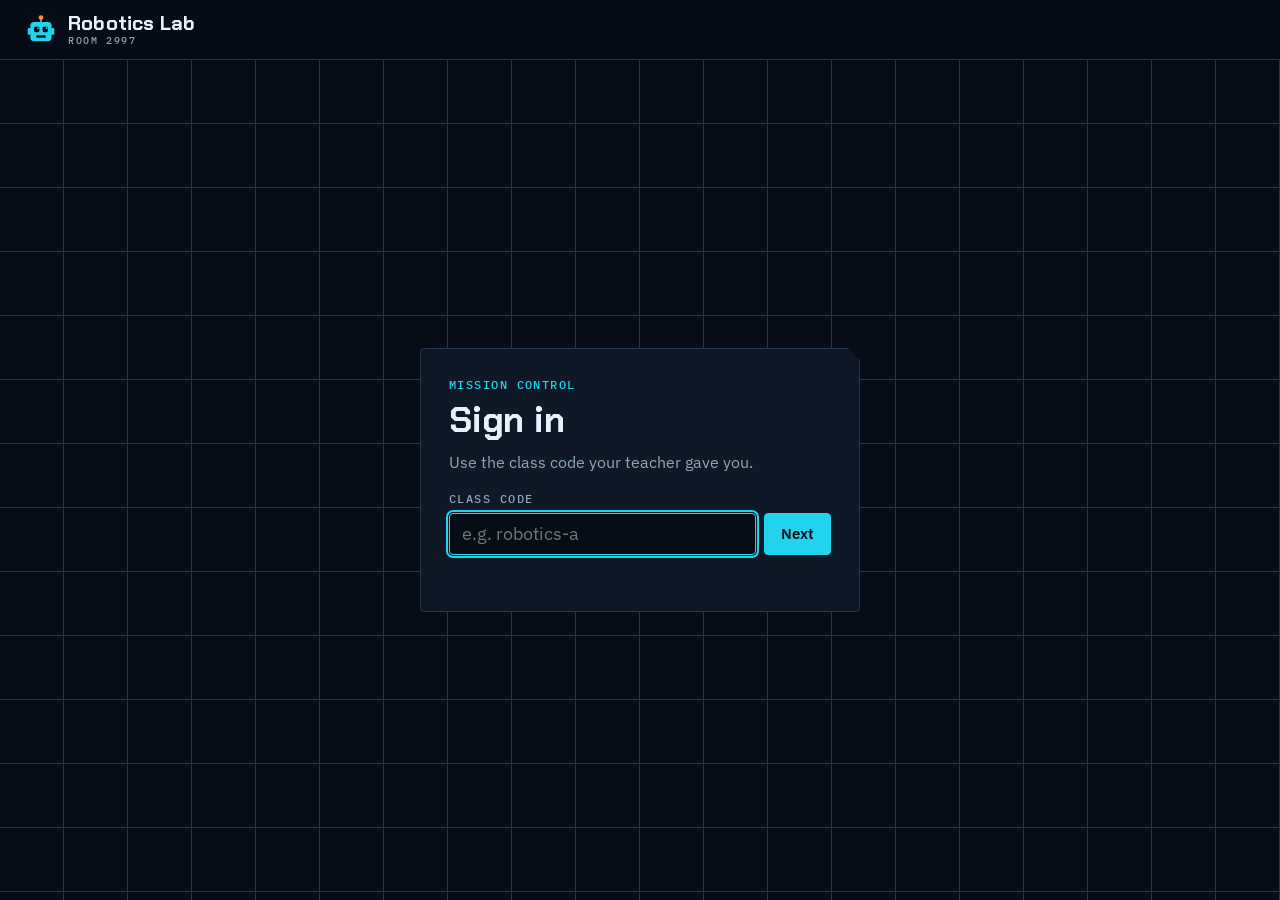
==== commit 8dd90028: "Light display, robot logo, specific Amazon products, PowerSchool roster, levels, report card comment" ====
--- a/index.html
+++ b/index.html
@@ -6,7 +6,7 @@
 <title>Robotics Lab</title>
 <meta name="description" content="Mr. Cathcart's Robotics Lab: self-paced Arduino missions with build guides, explainers, a virtual UNO, and a place to hand in your work.">
 <meta name="theme-color" content="#070d17">
-<link rel="icon" href="data:image/svg+xml,%3Csvg xmlns='http://www.w3.org/2000/svg' viewBox='0 0 64 64'%3E%3Crect width='64' height='64' rx='8' fill='%23070d17'/%3E%3Cpath d='M0 0h52l12 12v52H0z' fill='%230e1826'/%3E%3Ctext x='32' y='42' font-family='monospace' font-weight='700' font-size='24' fill='%2322d3ee' text-anchor='middle'%3ERL%3C/text%3E%3C/svg%3E">
+<link rel="icon" href="data:image/svg+xml,%3Csvg xmlns='http://www.w3.org/2000/svg' viewBox='0 0 64 64'%3E%3Crect width='64' height='64' rx='10' fill='%23070d17'/%3E%3Cpath d='M32 18v-7' stroke='%2322d3ee' stroke-width='3'/%3E%3Ccircle cx='32' cy='8.5' r='4.5' fill='%23ff8a3d'/%3E%3Crect x='7' y='28' width='6' height='13' rx='2' fill='%2322d3ee'/%3E%3Crect x='51' y='28' width='6' height='13' rx='2' fill='%2322d3ee'/%3E%3Crect x='12' y='17' width='40' height='36' rx='7' fill='%2322d3ee'/%3E%3Crect x='19' y='26' width='10' height='10' rx='2.5' fill='%23070d17'/%3E%3Crect x='35' y='26' width='10' height='10' rx='2.5' fill='%23070d17'/%3E%3Crect x='23' y='42' width='18' height='4.5' rx='1.5' fill='%23070d17'/%3E%3C/svg%3E">
 <link rel="preconnect" href="https://fonts.googleapis.com">
 <link rel="preconnect" href="https://fonts.gstatic.com" crossorigin>
 <link rel="stylesheet" href="https://fonts.googleapis.com/css2?family=Chakra+Petch:wght@500;600;700&family=IBM+Plex+Mono:wght@400;500;600&family=IBM+Plex+Sans:ital,wght@0,400;0,500;0,600;1,400&display=swap">
--- a/assets/rl.css
+++ b/assets/rl.css
@@ -11,6 +11,7 @@
   --s1: 4px; --s2: 8px; --s4: 16px; --s6: 24px; --s10: 40px;
   --r-xs: 2px; --r-sm: 4px; --r-md: 8px;
   --cut: polygon(0 0, calc(100% - 12px) 0, 100% 12px, 100% 100%, 0 100%);
+  --cyan-hover: #5ee3f5; --topbar: rgba(7, 13, 23, 0.92); --shade: rgba(142, 166, 187, 0.06);
   color-scheme: dark;
 }
 * { box-sizing: border-box; }
@@ -39,7 +40,7 @@
   border: 1px solid var(--cyan); background: transparent; color: var(--cyan); font: 600 15px/20px var(--sans); cursor: pointer; text-decoration: none; white-space: nowrap; }
 .btn:hover { background: var(--cyan-soft); }
 .btn-primary { background: var(--cyan); color: var(--on-cyan); }
-.btn-primary:hover { background: #5ee3f5; }
+.btn-primary:hover { background: var(--cyan-hover); }
 .btn-ghost { border-color: var(--grid); color: var(--ink); }
 .btn-ghost:hover { border-color: var(--ink-muted); background: var(--panel-2); }
 .btn-small { min-height: 32px; padding: 4px 12px; font-size: 14px; }
@@ -81,9 +82,10 @@
 input:focus, select:focus, textarea:focus { outline: 2px solid var(--focus); outline-offset: 1px; border-color: var(--cyan); }
 textarea { width: 100%; resize: vertical; min-height: 96px; }
 input[type=date]::-webkit-calendar-picker-indicator { filter: invert(0.8); }
+:root[data-theme="light"] input[type=date]::-webkit-calendar-picker-indicator { filter: none; }
 
 /* top bar */
-.topbar { position: sticky; top: 0; z-index: 30; display: flex; align-items: center; gap: var(--s4); padding: 10px 24px; background: rgba(7, 13, 23, 0.92);
+.topbar { position: sticky; top: 0; z-index: 30; display: flex; align-items: center; gap: var(--s4); padding: 10px 24px; background: var(--topbar);
   backdrop-filter: blur(8px); border-bottom: 1px solid var(--grid); min-height: 60px; }
 .brand { display: flex; flex-direction: column; text-decoration: none; color: var(--ink); line-height: 1; }
 .brand b { font: 700 20px/22px var(--display); letter-spacing: 0.01em; }
@@ -113,7 +115,27 @@
 /* calendar (shared) */
 .calv { position: relative; border: 1px solid var(--grid); border-radius: var(--r-sm); background: var(--panel); display: flex; flex-direction: column; min-height: 0; }
 .calv-h { display: flex; align-items: center; gap: var(--s4); padding: 10px 14px; border-bottom: 1px solid var(--grid); }
+.calv-h { position: relative; z-index: 3; }
 .calv-h .calv-month { font: 600 20px/24px var(--display); flex: 1; }
+.calv-h .calv-month small { font: 500 13px/16px var(--mono); letter-spacing: 0.12em; color: var(--ink-muted); margin-left: 4px; }
+.calv-nav { display: flex; align-items: center; gap: 6px; }
+.calv-mon, .calv-today { height: 32px; display: inline-grid; place-items: center; border: 1px solid var(--grid); background: var(--bg); color: var(--ink); border-radius: var(--r-sm); cursor: pointer; padding: 0; }
+.calv-mon { width: 34px; }
+.calv-today { padding: 0 14px; font: 600 12px/1 var(--mono); letter-spacing: 0.1em; text-transform: uppercase; }
+.calv-mon svg { width: 16px; height: 16px; fill: none; stroke: currentColor; stroke-width: 2.4; stroke-linecap: square; }
+.calv-mon:hover, .calv-today:hover { border-color: var(--cyan); color: var(--cyan); }
+/* where a month starts: a line over its first week and down the left of the 1st */
+.calv-day.wk1 { box-shadow: inset 0 2px 0 var(--cyan); }
+.calv-day.first { box-shadow: inset 2px 2px 0 var(--cyan); }
+.calv-day.other .calv-num { opacity: 0.5; }
+.calv-day.past:not(.today) .calv-chip { opacity: 0.6; }
+.calv-num .tday { font: 600 9px/14px var(--mono); letter-spacing: 0.1em; text-transform: uppercase; color: var(--on-cyan); background: var(--cyan); border-radius: var(--r-xs); padding: 0 5px; }
+.calv-day.today { box-shadow: inset 0 0 0 2px var(--cyan); }
+/* while the calendar scrolls, each month's name grows big on its 1st, then shrinks away when it stops */
+.calv-mbig { position: absolute; left: 2px; top: 2px; z-index: 2; pointer-events: none; padding: 4px 14px 6px; background: var(--panel-2); color: var(--cyan); border: 1px solid var(--cyan);
+  font: 700 30px/1.1 var(--display); letter-spacing: 0.01em; white-space: nowrap; box-shadow: 0 8px 26px rgba(0, 0, 0, 0.35); opacity: 0; transform: scale(0.45); transform-origin: left top;
+  transition: opacity 0.2s ease, transform 0.25s ease; clip-path: var(--cut); }
+.calv-scrolling .calv-mbig { opacity: 1; transform: scale(1); }
 .calv-dow, .calv-week { display: grid; grid-template-columns: 0.42fr repeat(5, 1fr) 0.42fr; }
 .calv-dow { border-bottom: 1px solid var(--grid); }
 .calv-dow div { font: 500 11px/16px var(--mono); letter-spacing: 0.12em; color: var(--ink-muted); padding: 6px 8px; text-transform: uppercase; }
@@ -121,7 +143,7 @@
 .calv-week { border-bottom: 1px solid var(--grid); min-height: 92px; }
 .calv-day { border-right: 1px solid var(--grid); padding: 4px 4px 6px; min-width: 0; position: relative; }
 .calv-day:last-child { border-right: 0; }
-.calv-day.we { background: rgba(142, 166, 187, 0.06); }
+.calv-day.we { background: var(--shade); }
 .calv-day.off { background: repeating-linear-gradient(-45deg, rgba(142,166,187,0.07) 0 6px, transparent 6px 12px); }
 .calv-num { font: 500 12px/18px var(--mono); color: var(--ink-muted); display: flex; align-items: center; gap: 6px; padding: 0 2px; }
 .calv-num .mo { color: var(--ink); font-weight: 600; letter-spacing: 0.08em; text-transform: uppercase; }
@@ -143,7 +165,41 @@
 .calv-day.pick:hover { outline: 1px solid var(--cyan); outline-offset: -1px; }
 @media (max-width: 640px) {
   .calv-week { min-height: 74px; }
+  .calv-mbig { font-size: 22px; } .calv-num .tday { display: none; } .calv-h { padding: 8px 10px; } .calv-h .calv-month { font-size: 17px; }
   .calv-chip span { display: none; }
   .calv-chip { padding: 2px 4px; }
 }
 @media (prefers-reduced-motion: reduce) { *, *::before, *::after { animation-duration: 0.01ms !important; transition-duration: 0.01ms !important; } }
+
+/* ---------- light display (the switch at the bottom of the home page) ----------
+ * Pages, panels, text and controls go light. Drawings, the code editor, build guides and the Virtual UNO stay dark
+ * ("dark islands"): they're drawn for a navy background, like a screen or a blueprint inside the page. */
+:root[data-theme="light"] {
+  --bg: #f3f6fa; --panel: #ffffff; --panel-2: #eaf0f6; --grid: #cdd9e5; --ink: #0b1a2b; --ink-muted: #4f6578;
+  --cyan: #0b7c93; --cyan-soft: #dff3f7; --on-cyan: #ffffff; --cyan-hover: #09687b;
+  --signal: #c2410c; --signal-soft: #fdeee4; --on-signal: #ffffff;
+  --go: #15803d; --go-soft: #e3f5ea; --focus: #0b7c93;
+  --glow: 0 0 0 1px #0b7c93, 0 0 16px rgba(11, 124, 147, 0.25);
+  --topbar: rgba(243, 246, 250, 0.92); --shade: rgba(79, 101, 120, 0.06);
+  color-scheme: light;
+}
+:root[data-theme="light"] :is(.xp-stage, .bg-stage, .sim-ed, .sim-board, .sim-serial, .serial-in, .code, .hs-stage, .dark-island) {
+  --bg: #070d17; --panel: #0e1826; --panel-2: #122033; --grid: #22364f; --ink: #e6f1fa; --ink-muted: #8ea6bb;
+  --cyan: #22d3ee; --cyan-soft: #0a2a36; --on-cyan: #04111a; --cyan-hover: #5ee3f5;
+  --signal: #ff8a3d; --signal-soft: #3a1a08; --on-signal: #1a0a02; --go: #4ade80; --go-soft: #0b2a17; --focus: #22d3ee;
+  color: var(--ink); color-scheme: dark;
+}
+:root[data-theme="light"] .modal { background: rgba(11, 26, 43, 0.45); }
+:root[data-theme="light"] .calv-mbig { box-shadow: 0 8px 26px rgba(11, 26, 43, 0.18); }
+.theme-switch { display: inline-flex; border: 1px solid var(--grid); border-radius: var(--r-sm); overflow: hidden; }
+.theme-switch button { display: inline-flex; align-items: center; gap: 6px; border: 0; background: transparent; color: var(--ink-muted); font: 500 12px/16px var(--mono); letter-spacing: 0.1em; text-transform: uppercase; padding: 8px 14px; cursor: pointer; }
+.theme-switch button + button { border-left: 1px solid var(--grid); }
+.theme-switch button[aria-pressed="true"] { background: var(--cyan-soft); color: var(--cyan); }
+.theme-switch svg { width: 16px; height: 16px; fill: none; stroke: currentColor; stroke-width: 2; }
+.brand-row { display: flex; align-items: center; gap: 10px; text-decoration: none; color: var(--ink); }
+.brand-row .robot { width: 34px; height: 34px; flex: none; }
+.brand-row:hover .robot { filter: drop-shadow(0 0 6px rgba(34, 211, 238, 0.55)); }
+/* unit colours are bright, for a navy page: darken them where they colour text on the light page */
+:root[data-theme="light"] .unit-n, :root[data-theme="light"] .calv-chip b { color: color-mix(in srgb, var(--u, #22d3ee) 55%, #0b1a2b); }
+:root[data-theme="light"] .calv-chip { background: color-mix(in srgb, var(--u, #22d3ee) 14%, #ffffff); border-left-color: color-mix(in srgb, var(--u, #22d3ee) 70%, #0b1a2b); }
+:root[data-theme="light"] .calv-day.wk1 { box-shadow: inset 0 2px 0 var(--cyan); }
--- a/assets/app.css
+++ b/assets/app.css
@@ -66,7 +66,7 @@
 .ms-side-h h2 { margin: 4px 0 12px; }
 .ms-prog { display: grid; gap: 6px; }
 .ms-steps { list-style: none; margin: 0; padding: 8px 0; }
-.ms-step { display: grid; grid-template-columns: 30px 1fr; gap: 4px 10px; align-items: center; padding: 8px 20px; color: var(--ink-muted); text-decoration: none; border-left: 3px solid transparent; font-size: 14px; line-height: 19px; }
+.ms-step { display: grid; grid-template-columns: 30px minmax(0, 1fr); gap: 4px 10px; align-items: center; padding: 8px 20px; color: var(--ink-muted); text-decoration: none; border-left: 3px solid transparent; font-size: 14px; line-height: 19px; }
 .ms-step .n { font: 500 12px/16px var(--mono); width: 26px; height: 22px; display: flex; align-items: center; justify-content: center; border: 1px solid var(--grid); border-radius: var(--r-xs); }
 .ms-step .n svg { width: 14px; height: 14px; fill: none; stroke: var(--go); stroke-width: 2.4; }
 .ms-step .st { grid-column: 2; font: 500 10px/12px var(--mono); letter-spacing: 0.1em; text-transform: uppercase; color: var(--ink-muted); opacity: 0.8; }
@@ -161,7 +161,7 @@
 .slider-row input[type=range] { flex: 1; min-width: 160px; accent-color: var(--cyan); }
 .readouts { display: grid; grid-template-columns: repeat(auto-fit, minmax(130px, 1fr)); gap: 1px; background: var(--grid); border-top: 1px solid var(--grid); }
 .readouts div { background: var(--panel); padding: 10px 14px; }
-.readouts b { display: block; font: 600 22px/28px var(--display); }
+.readouts div > b { display: block; font: 600 22px/28px var(--display); }
 .readouts .label { font-size: 11px; display: block; }
 .res-pills { display: flex; flex-wrap: wrap; gap: 6px; }
 .res-pills button { font: 500 13px/18px var(--mono); padding: 6px 10px; background: var(--bg); color: var(--ink); border: 1px solid var(--grid); border-radius: var(--r-xs); cursor: pointer; }
@@ -180,7 +180,7 @@
 .bg-ctl .label { margin-left: auto; }
 .bg-tip { position: absolute; pointer-events: none; background: var(--panel-2); border: 1px solid var(--cyan); color: var(--ink); font: 500 12px/16px var(--mono); padding: 4px 8px; border-radius: var(--r-xs); white-space: nowrap; transform: translate(-50%, -130%); z-index: 3; }
 .bg-zoom { position: absolute; left: 8px; bottom: 8px; display: flex; gap: 4px; }
-.bg-zoom .btn { min-height: 30px; padding: 2px 10px; font-size: 13px; background: rgba(14, 24, 38, 0.9); }
+.bg-zoom .btn { min-height: 30px; padding: 2px 10px; font-size: 13px; background: rgba(14, 24, 38, 0.9); color: #e6f1fa; border-color: #22364f; }
 @keyframes drawwire { from { stroke-dashoffset: var(--len); } to { stroke-dashoffset: 0; } }
 @keyframes dropin { from { opacity: 0; transform: translateY(-14px) scale(1.06); } to { opacity: 1; transform: none; } }
 @keyframes pulse-ring { 0% { opacity: 0.9; } 100% { opacity: 0; } }
@@ -261,7 +261,7 @@
 
 /* evidence */
 .crit { padding: 14px 16px; margin: 16px 0 20px; display: grid; gap: 8px; max-width: 820px; }
-.crit-row { display: grid; grid-template-columns: 160px 1fr; gap: 12px; }
+.crit-row { display: grid; grid-template-columns: 160px minmax(0, 1fr); gap: 12px; }
 .ev-form { display: grid; gap: 14px; max-width: 820px; }
 .ev-slot { padding: 14px 16px; }
 .ev-slot h3 { margin: 4px 0 4px; }
@@ -290,12 +290,12 @@
 
 /* small screens */
 @media (max-width: 980px) {
-  .ms-wrap { grid-template-columns: 1fr; }
+  .ms-wrap { grid-template-columns: minmax(0, 1fr); }
   .ms-toggle { display: inline-flex; position: fixed; right: 16px; bottom: 16px; z-index: 40; background: var(--panel); box-shadow: 0 6px 20px rgba(0,0,0,.5); }
   .ms-side { display: none; position: fixed; inset: 60px 0 0 0; height: auto; z-index: 35; border-right: 0; }
   .ms-wrap.nav-open .ms-side { display: block; }
   .ms-main { padding: 24px 16px 80px; }
-  .bg-body, .sim-body, .walk, .brief, .two, .hs { grid-template-columns: 1fr; }
+  .bg-body, .sim-body, .walk, .brief, .two, .hs { grid-template-columns: minmax(0, 1fr); }
   .bg-stage, .sim-ed, .hs-stage { border-right: 0; border-bottom: 1px solid var(--grid); }
   .walk-note { position: static; }
 }
@@ -308,9 +308,9 @@
   .crumbs { display: none; }
   .who span:not(.netdot) { display: none; }
   h1 { font-size: 30px; line-height: 36px; }
-  .crit-row { grid-template-columns: 1fr; gap: 0; }
+  .crit-row { grid-template-columns: minmax(0, 1fr); gap: 0; }
   .unit-n { font-size: 36px; min-width: 44px; }
-  .mission-grid { grid-template-columns: 1fr; }
+  .mission-grid { grid-template-columns: minmax(0, 1fr); }
 }
 .sim-inputs:empty { display: none; }
 .sim-inputs { border-bottom: 1px solid var(--grid); }
@@ -326,3 +326,4 @@
 .remote-keys button:active { background: var(--cyan); color: var(--on-cyan); }
 .serial-in { display: flex; gap: 6px; padding: 8px 12px; border-top: 1px solid var(--grid); background: #050a12; }
 .serial-in input { flex: 1; min-height: 32px; font: 500 13px/18px var(--mono); padding: 4px 8px; }
+.home-foot { display: flex; align-items: center; gap: 12px; flex-wrap: wrap; margin: 48px 0 8px; padding-top: 18px; border-top: 1px solid var(--grid); }
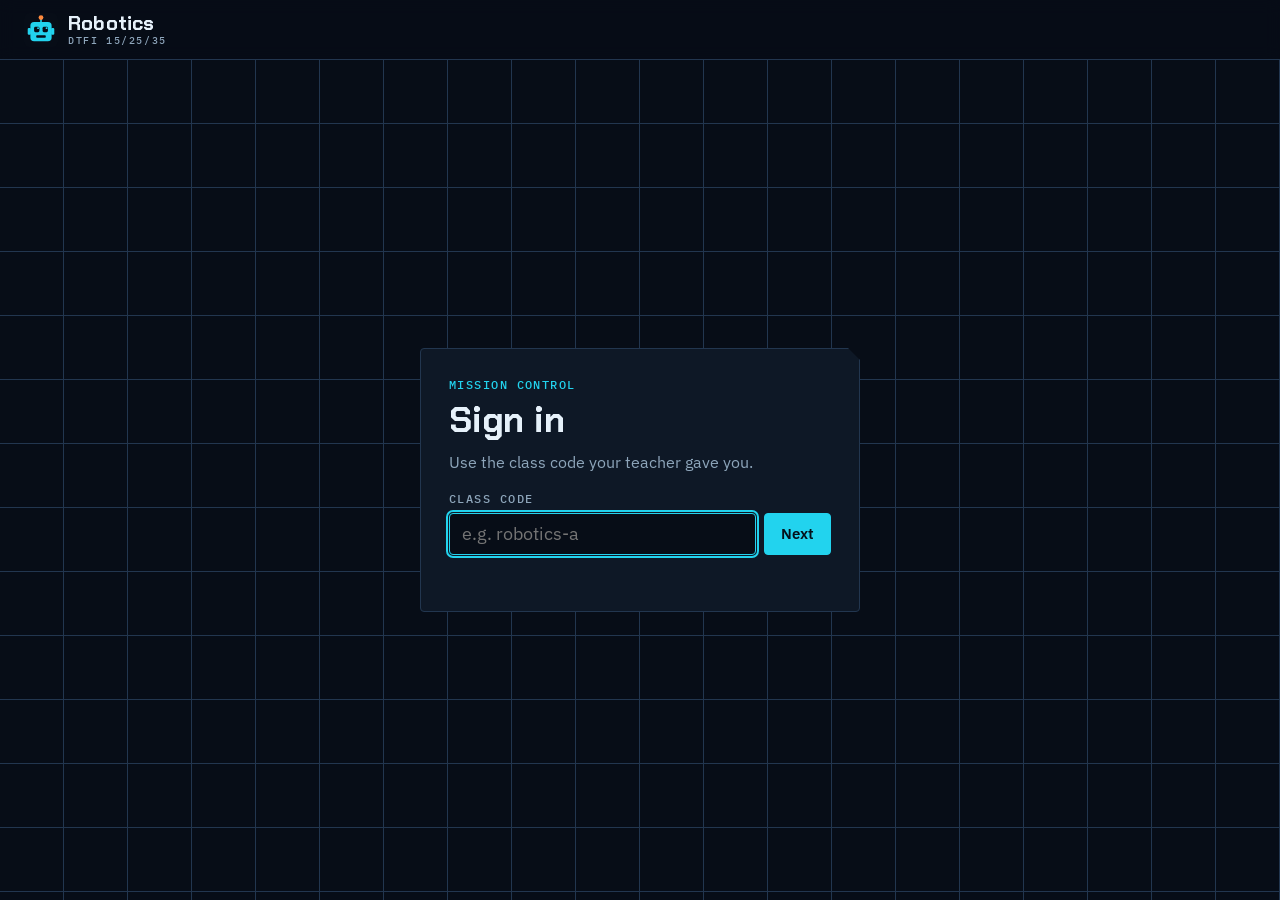
==== commit ebab0cf7: "Light versions of every drawing, code editor and Virtual UNO; site title "Robotics · DTFI 15/25/35" " ====
--- a/index.html
+++ b/index.html
@@ -3,8 +3,8 @@
 <head>
 <meta charset="utf-8">
 <meta name="viewport" content="width=device-width, initial-scale=1">
-<title>Robotics Lab</title>
-<meta name="description" content="Mr. Cathcart's Robotics Lab: self-paced Arduino missions with build guides, explainers, a virtual UNO, and a place to hand in your work.">
+<title>Robotics · DTFI 15/25/35</title>
+<meta name="description" content="Mr. Cathcart's Robotics (DTFI 15/25/35): self-paced Arduino missions with build guides, explainers, a virtual UNO, and a place to hand in your work.">
 <meta name="theme-color" content="#070d17">
 <link rel="icon" href="data:image/svg+xml,%3Csvg xmlns='http://www.w3.org/2000/svg' viewBox='0 0 64 64'%3E%3Crect width='64' height='64' rx='10' fill='%23070d17'/%3E%3Cpath d='M32 18v-7' stroke='%2322d3ee' stroke-width='3'/%3E%3Ccircle cx='32' cy='8.5' r='4.5' fill='%23ff8a3d'/%3E%3Crect x='7' y='28' width='6' height='13' rx='2' fill='%2322d3ee'/%3E%3Crect x='51' y='28' width='6' height='13' rx='2' fill='%2322d3ee'/%3E%3Crect x='12' y='17' width='40' height='36' rx='7' fill='%2322d3ee'/%3E%3Crect x='19' y='26' width='10' height='10' rx='2.5' fill='%23070d17'/%3E%3Crect x='35' y='26' width='10' height='10' rx='2.5' fill='%23070d17'/%3E%3Crect x='23' y='42' width='18' height='4.5' rx='1.5' fill='%23070d17'/%3E%3C/svg%3E">
 <link rel="preconnect" href="https://fonts.googleapis.com">
@@ -26,6 +26,7 @@
 <script src="js/kit/board.js"></script>
 <script src="js/kit/parts.js"></script>
 <script src="js/kit/sim.js"></script>
+<script src="js/kit/lightart.js"></script>
 <script src="js/missions/m01.js"></script>
 <script src="js/missions/m02.js"></script>
 <script src="js/missions/m03.js"></script>
--- a/assets/rl.css
+++ b/assets/rl.css
@@ -172,8 +172,8 @@
 @media (prefers-reduced-motion: reduce) { *, *::before, *::after { animation-duration: 0.01ms !important; transition-duration: 0.01ms !important; } }
 
 /* ---------- light display (the switch at the bottom of the home page) ----------
- * Pages, panels, text and controls go light. Drawings, the code editor, build guides and the Virtual UNO stay dark
- * ("dark islands"): they're drawn for a navy background, like a screen or a blueprint inside the page. */
+ * Pages, panels, text and controls go light here; the drawings follow through js/kit/lightart.js, and the code editor,
+ * Serial Monitor and stages through the light code colours in app.css. Anything marked .dark-island stays dark. */
 :root[data-theme="light"] {
   --bg: #f3f6fa; --panel: #ffffff; --panel-2: #eaf0f6; --grid: #cdd9e5; --ink: #0b1a2b; --ink-muted: #4f6578;
   --cyan: #0b7c93; --cyan-soft: #dff3f7; --on-cyan: #ffffff; --cyan-hover: #09687b;
@@ -183,7 +183,7 @@
   --topbar: rgba(243, 246, 250, 0.92); --shade: rgba(79, 101, 120, 0.06);
   color-scheme: light;
 }
-:root[data-theme="light"] :is(.xp-stage, .bg-stage, .sim-ed, .sim-board, .sim-serial, .serial-in, .code, .hs-stage, .dark-island) {
+:root[data-theme="light"] .dark-island {
   --bg: #070d17; --panel: #0e1826; --panel-2: #122033; --grid: #22364f; --ink: #e6f1fa; --ink-muted: #8ea6bb;
   --cyan: #22d3ee; --cyan-soft: #0a2a36; --on-cyan: #04111a; --cyan-hover: #5ee3f5;
   --signal: #ff8a3d; --signal-soft: #3a1a08; --on-signal: #1a0a02; --go: #4ade80; --go-soft: #0b2a17; --focus: #22d3ee;
--- a/assets/app.css
+++ b/assets/app.css
@@ -1,3 +1,13 @@
+:root {
+  --code-bg: #050a12; --code-bar: #08101b; --code-ln: #3f5872; --stage-bg: #0a1220; --serial-ink: #a7f3d0;
+  --code-hl: rgba(34, 211, 238, 0.12); --code-err: rgba(255, 138, 61, 0.14);
+  --tk-kw: #ff9e64; --tk-ty: #7dd3fc; --tk-fn: #22d3ee; --tk-num: #fcd34d; --tk-str: #a7f3d0; --tk-com: #6b8299; --tk-pre: #f472b6; --tk-const: #c4b5fd;
+}
+:root[data-theme="light"] {
+  --code-bg: #fbfcfe; --code-bar: #eef3f8; --code-ln: #9aabbd; --stage-bg: #f3f6fa; --serial-ink: #166534;
+  --code-hl: rgba(11, 124, 147, 0.10); --code-err: rgba(194, 65, 12, 0.10);
+  --tk-kw: #c2410c; --tk-ty: #0369a1; --tk-fn: #0e7490; --tk-num: #a16207; --tk-str: #15803d; --tk-com: #6b7f93; --tk-pre: #be185d; --tk-const: #6d28d9;
+}
 /* Student site layout */
 .view { min-height: calc(100vh - 60px); }
 .loading { padding: 40px; color: var(--ink-muted); font-family: var(--mono); }
@@ -121,16 +131,16 @@
 .note-box .saved { font-size: 13px; color: var(--ink-muted); }
 
 /* code blocks */
-.code { position: relative; background: #050a12; border: 1px solid var(--grid); border-radius: var(--r-sm); font: 500 14px/22px var(--mono); overflow: auto; margin: 16px 0; }
+.code { position: relative; background: var(--code-bg); border: 1px solid var(--grid); border-radius: var(--r-sm); font: 500 14px/22px var(--mono); overflow: auto; margin: 16px 0; }
 .code pre { margin: 0; padding: 12px 0; }
 .code .ln { display: block; padding: 0 16px 0 0; white-space: pre; min-height: 22px; }
-.code .ln::before { content: attr(data-n); display: inline-block; width: 40px; padding-right: 14px; text-align: right; color: #3f5872; user-select: none; }
-.code .ln.hl { background: rgba(34, 211, 238, 0.12); box-shadow: inset 3px 0 0 var(--cyan); }
+.code .ln::before { content: attr(data-n); display: inline-block; width: 40px; padding-right: 14px; text-align: right; color: var(--code-ln); user-select: none; }
+.code .ln.hl { background: var(--code-hl); box-shadow: inset 3px 0 0 var(--cyan); }
 .code .ln.dim { opacity: 0.38; }
-.code-tools { position: sticky; top: 0; left: 0; z-index: 1; display: flex; justify-content: flex-end; gap: 6px; padding: 6px 8px; background: #08101b; border-bottom: 1px solid var(--grid); }
+.code-tools { position: sticky; top: 0; left: 0; z-index: 1; display: flex; justify-content: flex-end; gap: 6px; padding: 6px 8px; background: var(--code-bar); border-bottom: 1px solid var(--grid); }
 .code-tools .btn { min-height: 28px; padding: 2px 10px; font-size: 12px; background: var(--panel); }
-.tk-kw { color: #ff9e64; } .tk-ty { color: #7dd3fc; } .tk-fn { color: #22d3ee; } .tk-num { color: #fcd34d; } .tk-str { color: #a7f3d0; }
-.tk-com { color: #6b8299; font-style: italic; } .tk-pre { color: #f472b6; } .tk-const { color: #c4b5fd; }
+.tk-kw { color: var(--tk-kw); } .tk-ty { color: var(--tk-ty); } .tk-fn { color: var(--tk-fn); } .tk-num { color: var(--tk-num); } .tk-str { color: var(--tk-str); }
+.tk-com { color: var(--tk-com); font-style: italic; } .tk-pre { color: var(--tk-pre); } .tk-const { color: var(--tk-const); }
 .walk { display: grid; grid-template-columns: minmax(0, 1.25fr) minmax(0, 1fr); gap: 20px; align-items: start; margin: 20px 0; }
 .walk .code { margin: 0; }
 .walk-note { position: sticky; top: 80px; background: var(--panel); border: 1px solid var(--grid); border-radius: var(--r-sm); padding: 16px 18px; }
@@ -170,7 +180,7 @@
 /* build guide */
 .bg { margin: 24px 0; background: var(--panel); border: 1px solid var(--grid); border-radius: var(--r-md); overflow: hidden; }
 .bg-body { display: grid; grid-template-columns: minmax(0, 1.55fr) minmax(260px, 1fr); }
-.bg-stage { background: #0a1220; position: relative; border-right: 1px solid var(--grid); }
+.bg-stage { background: var(--stage-bg); position: relative; border-right: 1px solid var(--grid); }
 .bg-stage svg { display: block; width: 100%; height: auto; touch-action: pan-y; }
 .bg-side { padding: 16px 18px; display: flex; flex-direction: column; gap: 10px; }
 .bg-side h3 { margin: 0; }
@@ -180,7 +190,7 @@
 .bg-ctl .label { margin-left: auto; }
 .bg-tip { position: absolute; pointer-events: none; background: var(--panel-2); border: 1px solid var(--cyan); color: var(--ink); font: 500 12px/16px var(--mono); padding: 4px 8px; border-radius: var(--r-xs); white-space: nowrap; transform: translate(-50%, -130%); z-index: 3; }
 .bg-zoom { position: absolute; left: 8px; bottom: 8px; display: flex; gap: 4px; }
-.bg-zoom .btn { min-height: 30px; padding: 2px 10px; font-size: 13px; background: rgba(14, 24, 38, 0.9); color: #e6f1fa; border-color: #22364f; }
+.bg-zoom .btn { min-height: 30px; padding: 2px 10px; font-size: 13px; background: var(--panel); }
 @keyframes drawwire { from { stroke-dashoffset: var(--len); } to { stroke-dashoffset: 0; } }
 @keyframes dropin { from { opacity: 0; transform: translateY(-14px) scale(1.06); } to { opacity: 1; transform: none; } }
 @keyframes pulse-ring { 0% { opacity: 0.9; } 100% { opacity: 0; } }
@@ -193,17 +203,17 @@
 .sim-h { display: flex; align-items: center; gap: 10px; padding: 10px 14px; border-bottom: 1px solid var(--grid); flex-wrap: wrap; }
 .sim-h h3 { margin: 0; font-size: 17px; flex: 1; }
 .sim-body { display: grid; grid-template-columns: minmax(0, 1fr) minmax(300px, 1fr); }
-.sim-ed { position: relative; background: #050a12; border-right: 1px solid var(--grid); min-height: 340px; }
+.sim-ed { position: relative; background: var(--code-bg); border-right: 1px solid var(--grid); min-height: 340px; }
 .ed { position: relative; font: 500 14px/22px var(--mono); height: 100%; min-height: 340px; max-height: 560px; overflow: auto; }
-.ed-gutter { position: absolute; left: 0; top: 0; width: 44px; padding: 12px 10px 12px 0; text-align: right; color: #3f5872; user-select: none; white-space: pre; }
+.ed-gutter { position: absolute; left: 0; top: 0; width: 44px; padding: 12px 10px 12px 0; text-align: right; color: var(--code-ln); user-select: none; white-space: pre; }
 .ed-gutter .err { color: var(--signal); }
 .ed pre, .ed textarea { margin: 0; padding: 12px 12px 12px 54px; font: inherit; white-space: pre; word-wrap: normal; tab-size: 2; border: 0; min-height: 100%; }
 .ed pre { pointer-events: none; color: var(--ink); }
 .ed textarea { position: absolute; inset: 0; width: 100%; height: 100%; resize: none; background: transparent; color: transparent; caret-color: var(--cyan); outline: none; overflow: hidden; border-radius: 0; min-height: 0; }
 .ed textarea:focus { outline: none; box-shadow: inset 0 0 0 2px var(--cyan); }
-.ed .lnhl { position: absolute; left: 0; right: 0; height: 22px; background: rgba(255, 138, 61, 0.14); pointer-events: none; }
+.ed .lnhl { position: absolute; left: 0; right: 0; height: 22px; background: var(--code-err); pointer-events: none; }
 .sim-out { display: flex; flex-direction: column; }
-.sim-board { padding: 12px; background: #0a1220; border-bottom: 1px solid var(--grid); }
+.sim-board { padding: 12px; background: var(--stage-bg); border-bottom: 1px solid var(--grid); }
 .sim-board svg { display: block; width: 100%; height: auto; }
 .sim-ctl { display: flex; gap: 8px; padding: 10px 12px; border-bottom: 1px solid var(--grid); flex-wrap: wrap; }
 .sim-msg { padding: 10px 14px; font-size: 14px; line-height: 20px; border-bottom: 1px solid var(--grid); }
@@ -212,7 +222,7 @@
 .sim-msg.err b { color: var(--signal); }
 .sim-msg.ok { background: var(--go-soft); }
 .sim-msg.ok b { color: var(--go); }
-.sim-serial { flex: 1; min-height: 110px; max-height: 200px; overflow: auto; background: #050a12; font: 500 13px/19px var(--mono); padding: 8px 12px; color: #a7f3d0; white-space: pre-wrap; }
+.sim-serial { flex: 1; min-height: 110px; max-height: 200px; overflow: auto; background: var(--code-bg); font: 500 13px/19px var(--mono); padding: 8px 12px; color: var(--serial-ink); white-space: pre-wrap; }
 .sim-serial::before { content: 'SERIAL MONITOR'; display: block; font: 500 10px/14px var(--mono); letter-spacing: 0.14em; color: var(--ink-muted); margin-bottom: 4px; }
 .sim-led { transition: opacity 0.05s; }
 .sim-btn { cursor: pointer; }
@@ -231,7 +241,7 @@
 
 /* hotspot diagram */
 .hs { display: grid; grid-template-columns: minmax(0, 1.4fr) minmax(240px, 1fr); gap: 0; }
-.hs-stage { background: #0a1220; border-right: 1px solid var(--grid); }
+.hs-stage { background: var(--stage-bg); border-right: 1px solid var(--grid); }
 .hs-stage svg { display: block; width: 100%; height: auto; }
 .hs-info { padding: 16px 18px; }
 .hs-info h3 { margin: 6px 0 8px; }
@@ -324,6 +334,6 @@
 .remote-keys button { font: 600 11px/14px var(--mono); padding: 7px 2px; background: #2b3038; color: #e6f1fa; border: 1px solid #3b4350; border-radius: 6px; cursor: pointer; }
 .remote-keys button:first-child { background: #b42318; border-color: #d92d20; }
 .remote-keys button:active { background: var(--cyan); color: var(--on-cyan); }
-.serial-in { display: flex; gap: 6px; padding: 8px 12px; border-top: 1px solid var(--grid); background: #050a12; }
+.serial-in { display: flex; gap: 6px; padding: 8px 12px; border-top: 1px solid var(--grid); background: var(--code-bg); }
 .serial-in input { flex: 1; min-height: 32px; font: 500 13px/18px var(--mono); padding: 4px 8px; }
 .home-foot { display: flex; align-items: center; gap: 12px; flex-wrap: wrap; margin: 48px 0 8px; padding-top: 18px; border-top: 1px solid var(--grid); }
